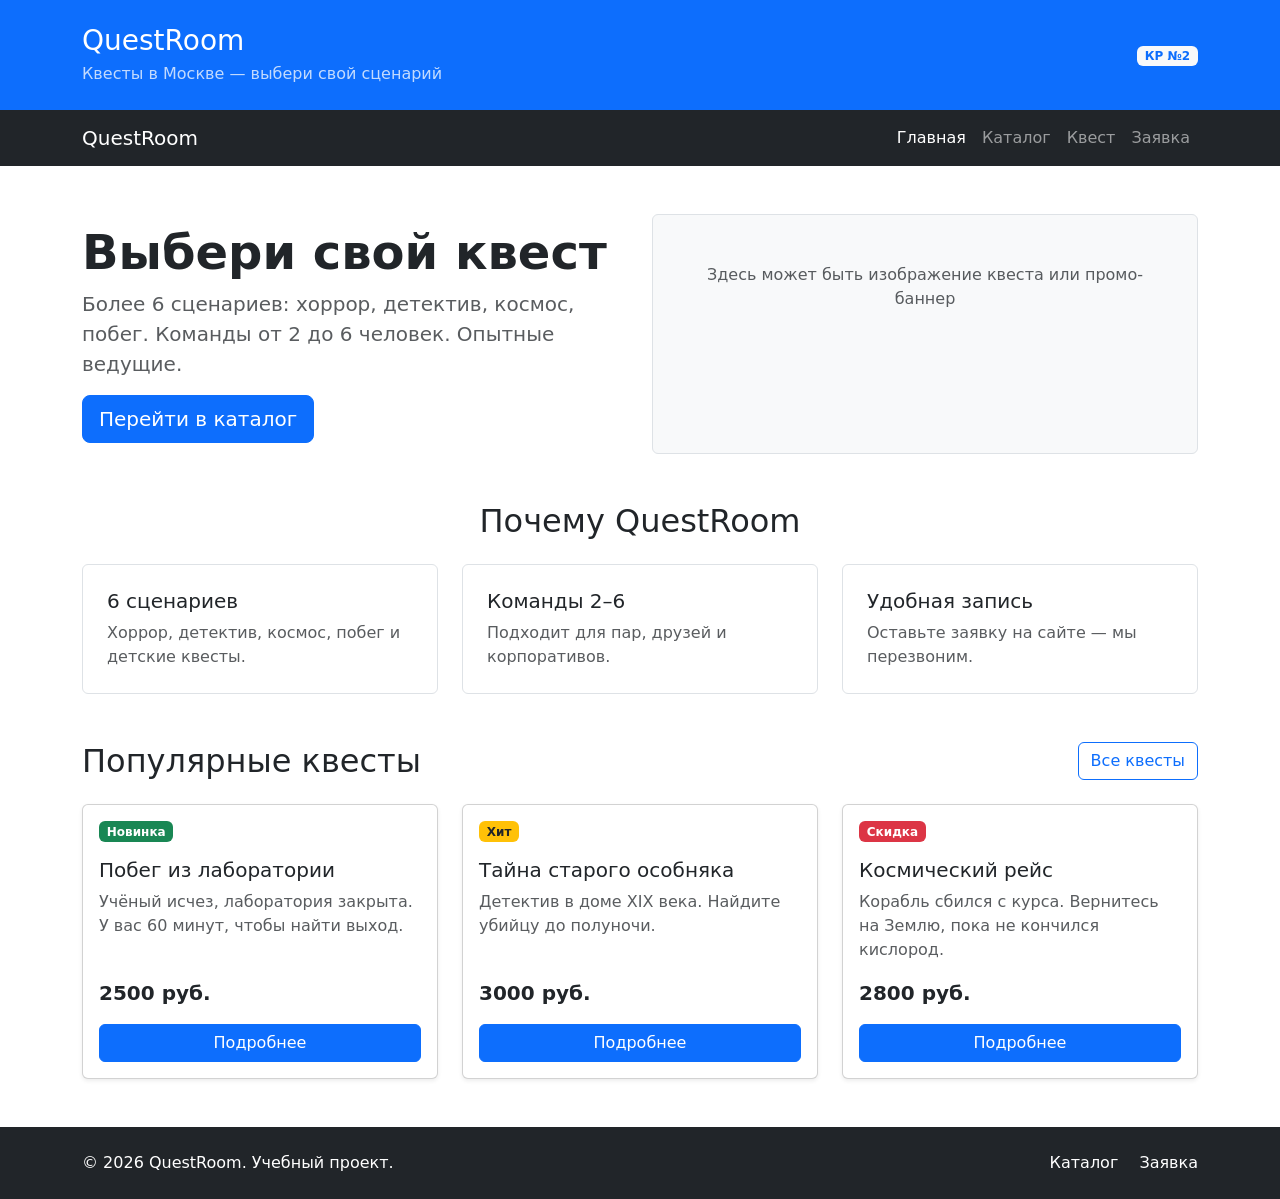
==== index.html @ 3572f1ab "feat: create Bootstrap grid homepage" ====
<!DOCTYPE html>
<html lang="ru">
<head>
  <meta charset="UTF-8">
  <meta name="viewport" content="width=device-width, initial-scale=1.0">
  <title>QuestRoom — квесты в Москве</title>
  <meta name="description" content="QuestRoom — учебный сайт квест-комнат. Выбери квест и запишись на прохождение.">

  <link href="https://cdn.jsdelivr.net/npm/bootstrap@5.3.3/dist/css/bootstrap.min.css" rel="stylesheet">
  <link rel="stylesheet" href="css/custom.css">
</head>
<body>

  <!-- Шапка -->
  <header class="bg-primary text-white py-4">
    <div class="container">
      <div class="row align-items-center">
        <div class="col-12 col-md-8">
          <h1 class="h3 mb-1">QuestRoom</h1>
          <p class="mb-0 opacity-75">Квесты в Москве — выбери свой сценарий</p>
        </div>
        <div class="col-12 col-md-4 text-md-end mt-3 mt-md-0">
          <span class="badge bg-light text-primary">КР №2</span>
        </div>
      </div>
    </div>
  </header>

  <!-- Навигация -->
  <nav class="navbar navbar-expand-lg navbar-dark bg-dark">
    <div class="container">
      <a class="navbar-brand" href="index.html">QuestRoom</a>
      <button class="navbar-toggler" type="button" data-bs-toggle="collapse" data-bs-target="#mainNavbar" aria-controls="mainNavbar" aria-expanded="false" aria-label="Переключить навигацию">
        <span class="navbar-toggler-icon"></span>
      </button>
      <div class="collapse navbar-collapse" id="mainNavbar">
        <ul class="navbar-nav ms-auto">
          <li class="nav-item"><a class="nav-link active" aria-current="page" href="index.html">Главная</a></li>
          <li class="nav-item"><a class="nav-link" href="catalog.html">Каталог</a></li>
          <li class="nav-item"><a class="nav-link" href="product.html">Квест</a></li>
          <li class="nav-item"><a class="nav-link" href="order.html">Заявка</a></li>
        </ul>
      </div>
    </div>
  </nav>

  <main>
    <!-- Hero -->
    <section class="container my-5">
      <div class="row align-items-center g-4">
        <div class="col-12 col-lg-6">
          <h2 class="display-5 fw-bold">Выбери свой квест</h2>
          <p class="lead text-muted">
            Более 6 сценариев: хоррор, детектив, космос, побег.
            Команды от 2 до 6 человек. Опытные ведущие.
          </p>
          <a class="btn btn-primary btn-lg" href="catalog.html">Перейти в каталог</a>
        </div>
        <div class="col-12 col-lg-6">
          <div class="placeholder-box p-5 bg-light border rounded text-center">
            <p class="mb-0 text-muted">Здесь может быть изображение квеста или промо-баннер</p>
          </div>
        </div>
      </div>
    </section>

    <!-- Преимущества -->
    <section class="container my-5">
      <h2 class="text-center mb-4">Почему QuestRoom</h2>
      <div class="row g-4">
        <div class="col-12 col-md-4">
          <div class="p-4 border rounded h-100 bg-white">
            <h3 class="h5">6 сценариев</h3>
            <p class="mb-0 text-muted">Хоррор, детектив, космос, побег и детские квесты.</p>
          </div>
        </div>
        <div class="col-12 col-md-4">
          <div class="p-4 border rounded h-100 bg-white">
            <h3 class="h5">Команды 2–6</h3>
            <p class="mb-0 text-muted">Подходит для пар, друзей и корпоративов.</p>
          </div>
        </div>
        <div class="col-12 col-md-4">
          <div class="p-4 border rounded h-100 bg-white">
            <h3 class="h5">Удобная запись</h3>
            <p class="mb-0 text-muted">Оставьте заявку на сайте — мы перезвоним.</p>
          </div>
        </div>
      </div>
    </section>

    <!-- Популярные квесты -->
    <section class="container my-5">
      <div class="d-flex justify-content-between align-items-center mb-4">
        <h2 class="mb-0">Популярные квесты</h2>
        <a class="btn btn-outline-primary" href="catalog.html">Все квесты</a>
      </div>
      <div class="row g-4">
        <div class="col-12 col-md-6 col-lg-4">
          <div class="card h-100 shadow-sm">
            <div class="card-body d-flex flex-column">
              <span class="badge bg-success mb-3 align-self-start">Новинка</span>
              <h3 class="h5 card-title">Побег из лаборатории</h3>
              <p class="card-text text-muted">Учёный исчез, лаборатория закрыта. У вас 60 минут, чтобы найти выход.</p>
              <p class="fw-bold fs-5 mt-auto">2500 руб.</p>
              <a class="btn btn-primary" href="product.html">Подробнее</a>
            </div>
          </div>
        </div>
        <div class="col-12 col-md-6 col-lg-4">
          <div class="card h-100 shadow-sm">
            <div class="card-body d-flex flex-column">
              <span class="badge bg-warning text-dark mb-3 align-self-start">Хит</span>
              <h3 class="h5 card-title">Тайна старого особняка</h3>
              <p class="card-text text-muted">Детектив в доме XIX века. Найдите убийцу до полуночи.</p>
              <p class="fw-bold fs-5 mt-auto">3000 руб.</p>
              <a class="btn btn-primary" href="product.html">Подробнее</a>
            </div>
          </div>
        </div>
        <div class="col-12 col-md-6 col-lg-4">
          <div class="card h-100 shadow-sm">
            <div class="card-body d-flex flex-column">
              <span class="badge bg-danger mb-3 align-self-start">Скидка</span>
              <h3 class="h5 card-title">Космический рейс</h3>
              <p class="card-text text-muted">Корабль сбился с курса. Вернитесь на Землю, пока не кончился кислород.</p>
              <p class="fw-bold fs-5 mt-auto">2800 руб.</p>
              <a class="btn btn-primary" href="product.html">Подробнее</a>
            </div>
          </div>
        </div>
      </div>
    </section>
  </main>

  <!-- Подвал -->
  <footer class="bg-dark text-white py-4 mt-5">
    <div class="container">
      <div class="row align-items-center g-3">
        <div class="col-12 col-md-6">
          <p class="mb-0">&copy; 2026 QuestRoom. Учебный проект.</p>
        </div>
        <div class="col-12 col-md-6 text-md-end">
          <a class="text-white text-decoration-none me-3" href="catalog.html">Каталог</a>
          <a class="text-white text-decoration-none" href="order.html">Заявка</a>
        </div>
      </div>
    </div>
  </footer>

  <script src="https://cdn.jsdelivr.net/npm/bootstrap@5.3.3/dist/js/bootstrap.bundle.min.js"></script>
</body>
</html>
---- css/custom.css ----
body {
  min-height: 100vh;
}

.placeholder-box {
  min-height: 240px;
}
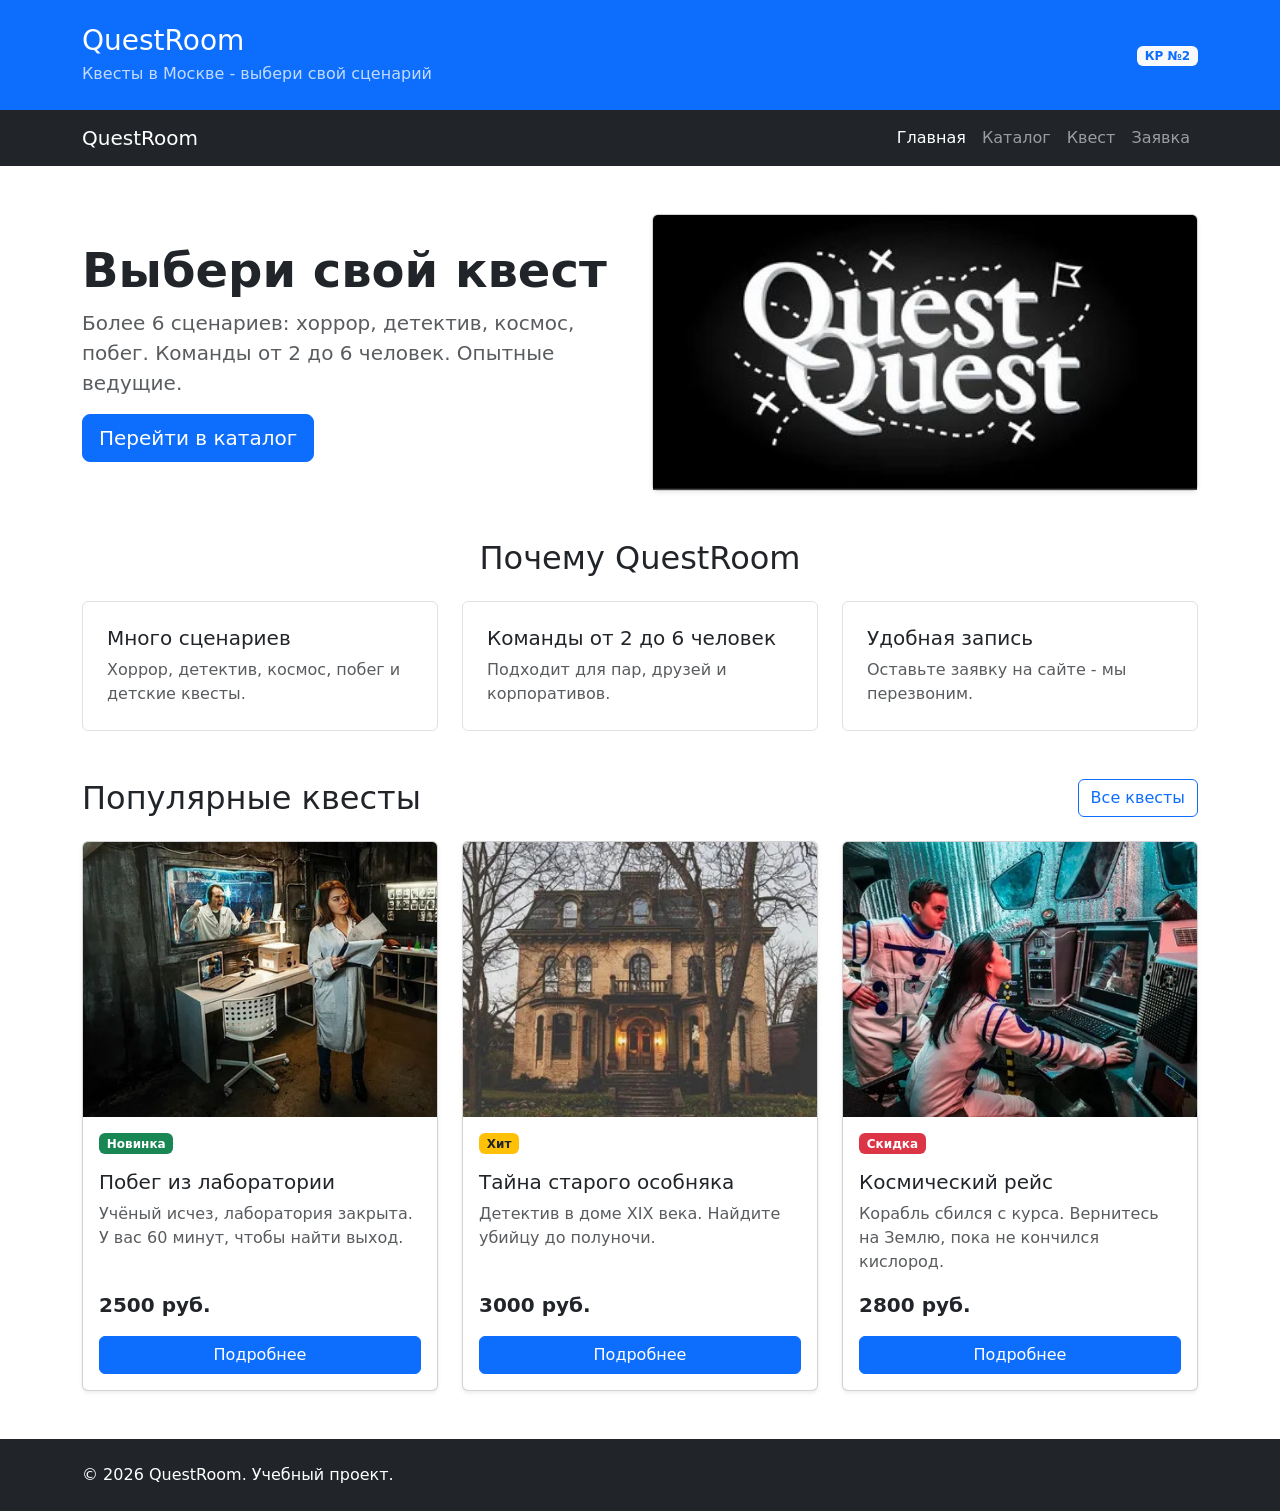
==== commit 95216af2: "website improvment" ====
--- a/index.html
+++ b/index.html
@@ -3,9 +3,8 @@
 <head>
   <meta charset="UTF-8">
   <meta name="viewport" content="width=device-width, initial-scale=1.0">
-  <title>QuestRoom — квесты в Москве</title>
-  <meta name="description" content="QuestRoom — учебный сайт квест-комнат. Выбери квест и запишись на прохождение.">
-
+  <title>QuestRoom - квесты в Москве</title>
+  <meta name="description" content="QuestRoom - учебный сайт квест-комнат. Выбери квест и запишись на прохождение.">
   <link href="https://cdn.jsdelivr.net/npm/bootstrap@5.3.3/dist/css/bootstrap.min.css" rel="stylesheet">
   <link rel="stylesheet" href="css/custom.css">
 </head>
@@ -17,7 +16,7 @@
       <div class="row align-items-center">
         <div class="col-12 col-md-8">
           <h1 class="h3 mb-1">QuestRoom</h1>
-          <p class="mb-0 opacity-75">Квесты в Москве — выбери свой сценарий</p>
+          <p class="mb-0 opacity-75">Квесты в Москве - выбери свой сценарий</p>
         </div>
         <div class="col-12 col-md-4 text-md-end mt-3 mt-md-0">
           <span class="badge bg-light text-primary">КР №2</span>
@@ -27,7 +26,7 @@
   </header>
 
   <!-- Навигация -->
-  <nav class="navbar navbar-expand-lg navbar-dark bg-dark">
+  <nav class="navbar navbar-expand-lg navbar-dark bg-dark sticky-top">
     <div class="container">
       <a class="navbar-brand" href="index.html">QuestRoom</a>
       <button class="navbar-toggler" type="button" data-bs-toggle="collapse" data-bs-target="#mainNavbar" aria-controls="mainNavbar" aria-expanded="false" aria-label="Переключить навигацию">
@@ -48,6 +47,7 @@
     <!-- Hero -->
     <section class="container my-5">
       <div class="row align-items-center g-4">
+
         <div class="col-12 col-lg-6">
           <h2 class="display-5 fw-bold">Выбери свой квест</h2>
           <p class="lead text-muted">
@@ -56,11 +56,13 @@
           </p>
           <a class="btn btn-primary btn-lg" href="catalog.html">Перейти в каталог</a>
         </div>
+
         <div class="col-12 col-lg-6">
-          <div class="placeholder-box p-5 bg-light border rounded text-center">
-            <p class="mb-0 text-muted">Здесь может быть изображение квеста или промо-баннер</p>
+          <div class="card h-100 shadow-sm">
+           <img src="images/quest.jpg" class="card-img-top" alt="Побег из лаборатории">
           </div>
         </div>
+
       </div>
     </section>
 
@@ -70,20 +72,20 @@
       <div class="row g-4">
         <div class="col-12 col-md-4">
           <div class="p-4 border rounded h-100 bg-white">
-            <h3 class="h5">6 сценариев</h3>
+            <h3 class="h5">Много сценариев</h3>
             <p class="mb-0 text-muted">Хоррор, детектив, космос, побег и детские квесты.</p>
           </div>
         </div>
         <div class="col-12 col-md-4">
           <div class="p-4 border rounded h-100 bg-white">
-            <h3 class="h5">Команды 2–6</h3>
+            <h3 class="h5">Команды от 2 до 6 человек</h3>
             <p class="mb-0 text-muted">Подходит для пар, друзей и корпоративов.</p>
           </div>
         </div>
         <div class="col-12 col-md-4">
           <div class="p-4 border rounded h-100 bg-white">
             <h3 class="h5">Удобная запись</h3>
-            <p class="mb-0 text-muted">Оставьте заявку на сайте — мы перезвоним.</p>
+            <p class="mb-0 text-muted">Оставьте заявку на сайте - мы перезвоним.</p>
           </div>
         </div>
       </div>
@@ -98,6 +100,7 @@
       <div class="row g-4">
         <div class="col-12 col-md-6 col-lg-4">
           <div class="card h-100 shadow-sm">
+            <img src="images/quest-lab.jpg" class="card-img-top" alt="Побег из лаборатории">
             <div class="card-body d-flex flex-column">
               <span class="badge bg-success mb-3 align-self-start">Новинка</span>
               <h3 class="h5 card-title">Побег из лаборатории</h3>
@@ -109,6 +112,7 @@
         </div>
         <div class="col-12 col-md-6 col-lg-4">
           <div class="card h-100 shadow-sm">
+            <img src="images/quest-mansion.jpg" class="card-img-top" alt="Тайна старого особняка">
             <div class="card-body d-flex flex-column">
               <span class="badge bg-warning text-dark mb-3 align-self-start">Хит</span>
               <h3 class="h5 card-title">Тайна старого особняка</h3>
@@ -120,6 +124,7 @@
         </div>
         <div class="col-12 col-md-6 col-lg-4">
           <div class="card h-100 shadow-sm">
+            <img src="images/quest-cosmo.jpg" class="card-img-top" alt="Космический рейс">
             <div class="card-body d-flex flex-column">
               <span class="badge bg-danger mb-3 align-self-start">Скидка</span>
               <h3 class="h5 card-title">Космический рейс</h3>
@@ -140,14 +145,19 @@
         <div class="col-12 col-md-6">
           <p class="mb-0">&copy; 2026 QuestRoom. Учебный проект.</p>
         </div>
-        <div class="col-12 col-md-6 text-md-end">
-          <a class="text-white text-decoration-none me-3" href="catalog.html">Каталог</a>
-          <a class="text-white text-decoration-none" href="order.html">Заявка</a>
-        </div>
       </div>
     </div>
   </footer>
+  
+  <button type="button" class="btn btn-primary rounded-circle position-fixed" 
+        id="backToTop" 
+        style="bottom: 24px; right: 24px; width: 48px; height: 48px; display: none; z-index: 1050;"
+        aria-label="Наверх">
+    ↑
+  </button>
 
   <script src="https://cdn.jsdelivr.net/npm/bootstrap@5.3.3/dist/js/bootstrap.bundle.min.js"></script>
+  <script src="js/custom.js"></script>
+
 </body>
 </html>
--- a/css/custom.css
+++ b/css/custom.css
@@ -4,4 +4,35 @@
 
 .placeholder-box {
   min-height: 240px;
+}
+
+.placeholder-image {
+  min-height: 320px;
+}
+
+.card-img-top {
+  height: 275px;
+  object-fit: cover;
+}
+
+.card {
+  transition: transform 0.2s, box-shadow 0.2s;
+}
+
+.card:hover {
+  transform: translateY(-4px);
+  box-shadow: 0 8px 24px rgba(0, 0, 0, 0.1);
+}
+
+.catalog-filters {
+  position: sticky;
+  top: 90px;
+  z-index: 10;
+}
+
+.quest-detail-image {
+  width: 100%;
+  height: 400px;
+  object-fit: cover;
+  object-position: center;
 }
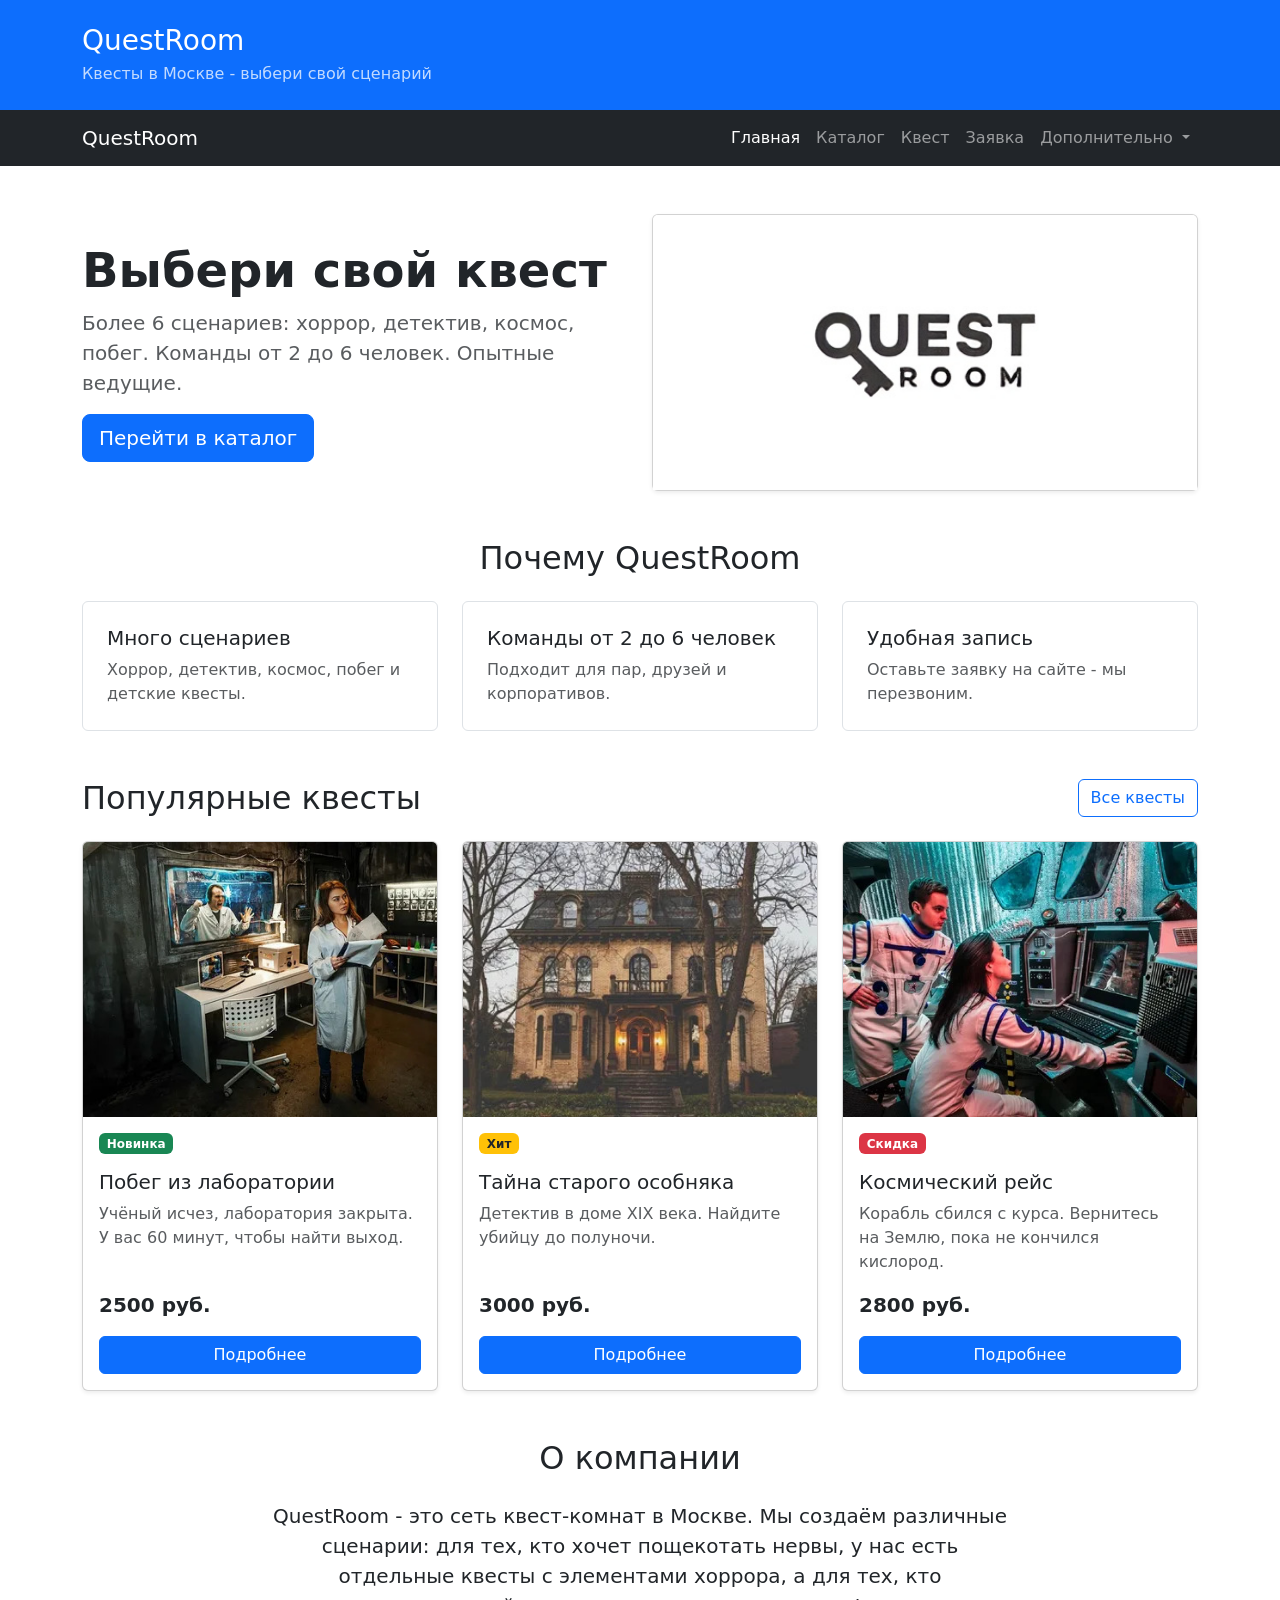
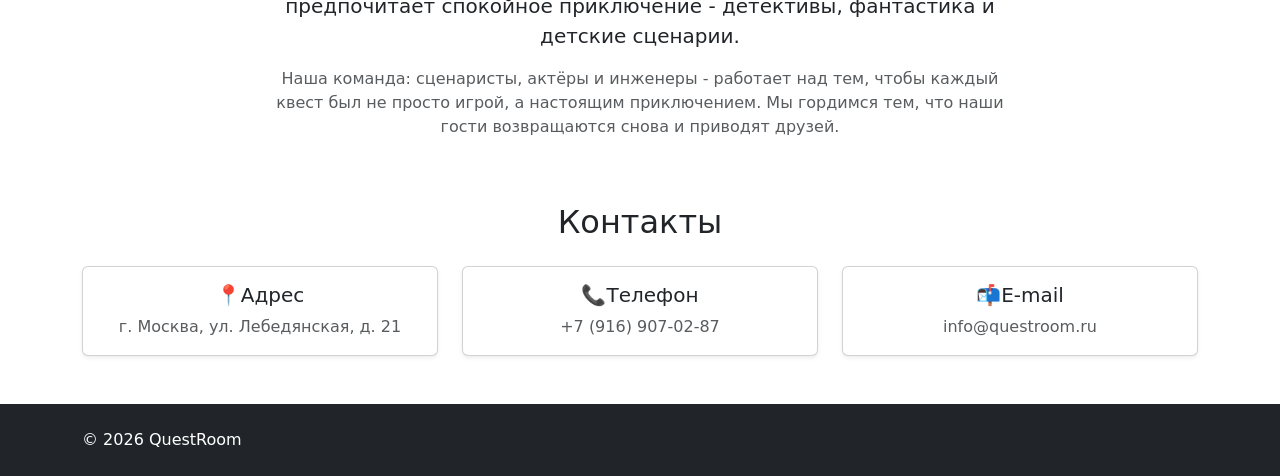
==== commit fd5cf8a4: "Website expansion" ====
--- a/index.html
+++ b/index.html
@@ -17,9 +17,6 @@
         <div class="col-12 col-md-8">
           <h1 class="h3 mb-1">QuestRoom</h1>
           <p class="mb-0 opacity-75">Квесты в Москве - выбери свой сценарий</p>
-        </div>
-        <div class="col-12 col-md-4 text-md-end mt-3 mt-md-0">
-          <span class="badge bg-light text-primary">КР №2</span>
         </div>
       </div>
     </div>
@@ -38,6 +35,16 @@
           <li class="nav-item"><a class="nav-link" href="catalog.html">Каталог</a></li>
           <li class="nav-item"><a class="nav-link" href="product.html">Квест</a></li>
           <li class="nav-item"><a class="nav-link" href="order.html">Заявка</a></li>
+
+          <li class="nav-item dropdown">
+            <a class="nav-link dropdown-toggle" href="#" role="button" data-bs-toggle="dropdown" aria-expanded="false">
+              Дополнительно
+            </a>
+            <ul class="dropdown-menu">
+              <li><a class="dropdown-item" href="index.html#about">О нас</a></li>
+              <li><a class="dropdown-item" href="index.html#contacts">Контакты</a></li>
+            </ul>
+          </li>
         </ul>
       </div>
     </div>
@@ -59,7 +66,7 @@
 
         <div class="col-12 col-lg-6">
           <div class="card h-100 shadow-sm">
-           <img src="images/quest.jpg" class="card-img-top" alt="Побег из лаборатории">
+           <img src="images/quest-logo.jpg" class="card-img-top" alt="Побег из лаборатории">
           </div>
         </div>
 
@@ -136,6 +143,54 @@
         </div>
       </div>
     </section>
+
+    <!-- О компании -->
+    <section class="container my-5" id="about">
+      <h2 class="text-center mb-4">О компании</h2>
+      <div class="row g-4 justify-content-center">
+        <div class="col-12 col-lg-8 text-center">
+          <p class="lead">
+            QuestRoom - это сеть квест-комнат в Москве. Мы создаём различные сценарии: для тех, кто хочет пощекотать нервы, у нас есть отдельные квесты с элементами хоррора, а для тех, кто предпочитает спокойное приключение - детективы, фантастика и детские сценарии.
+          </p>
+          <p class="text-muted">
+            Наша команда: сценаристы, актёры и инженеры - работает над тем,
+            чтобы каждый квест был не просто игрой, а настоящим приключением.
+            Мы гордимся тем, что наши гости возвращаются снова и приводят друзей.
+          </p>
+        </div>
+      </div>
+    </section>
+
+    <!-- Контакты -->
+    <section class="container my-5" id="contacts">
+      <h2 class="text-center mb-4">Контакты</h2>
+      <div class="row g-4">
+        <div class="col-12 col-md-4">
+          <div class="card h-100 shadow-sm">
+            <div class="card-body text-center">
+              <h3 class="h5">📍Адрес</h3>
+              <p class="mb-0 text-muted">г. Москва, ул. Лебедянская, д. 21</p>
+            </div>
+          </div>
+        </div>
+        <div class="col-12 col-md-4">
+          <div class="card h-100 shadow-sm">
+            <div class="card-body text-center">
+              <h3 class="h5">📞Телефон</h3>
+              <p class="mb-0 text-muted">+7 (916) 907-02-87</p>
+            </div>
+          </div>
+        </div>
+        <div class="col-12 col-md-4">
+          <div class="card h-100 shadow-sm">
+            <div class="card-body text-center">
+              <h3 class="h5"> 📬E-mail</h3>
+              <p class="mb-0 text-muted">info@questroom.ru</p>
+            </div>
+          </div>
+        </div>
+      </div>
+    </section>
   </main>
 
   <!-- Подвал -->
@@ -143,7 +198,7 @@
     <div class="container">
       <div class="row align-items-center g-3">
         <div class="col-12 col-md-6">
-          <p class="mb-0">&copy; 2026 QuestRoom. Учебный проект.</p>
+          <p class="mb-0">&copy; 2026 QuestRoom</p>
         </div>
       </div>
     </div>
@@ -153,7 +208,7 @@
         id="backToTop" 
         style="bottom: 24px; right: 24px; width: 48px; height: 48px; display: none; z-index: 1050;"
         aria-label="Наверх">
-    ↑
+    🧩
   </button>
 
   <script src="https://cdn.jsdelivr.net/npm/bootstrap@5.3.3/dist/js/bootstrap.bundle.min.js"></script>
--- a/css/custom.css
+++ b/css/custom.css
@@ -35,4 +35,14 @@
   height: 400px;
   object-fit: cover;
   object-position: center;
+}
+
+#backToTop {
+  background-color: #6f42c1 !important;
+  border-color: #6f42c1 !important;
+}
+
+#backToTop:hover {
+  background-color: #5a35a0 !important;
+  border-color: #5a35a0 !important;
 }
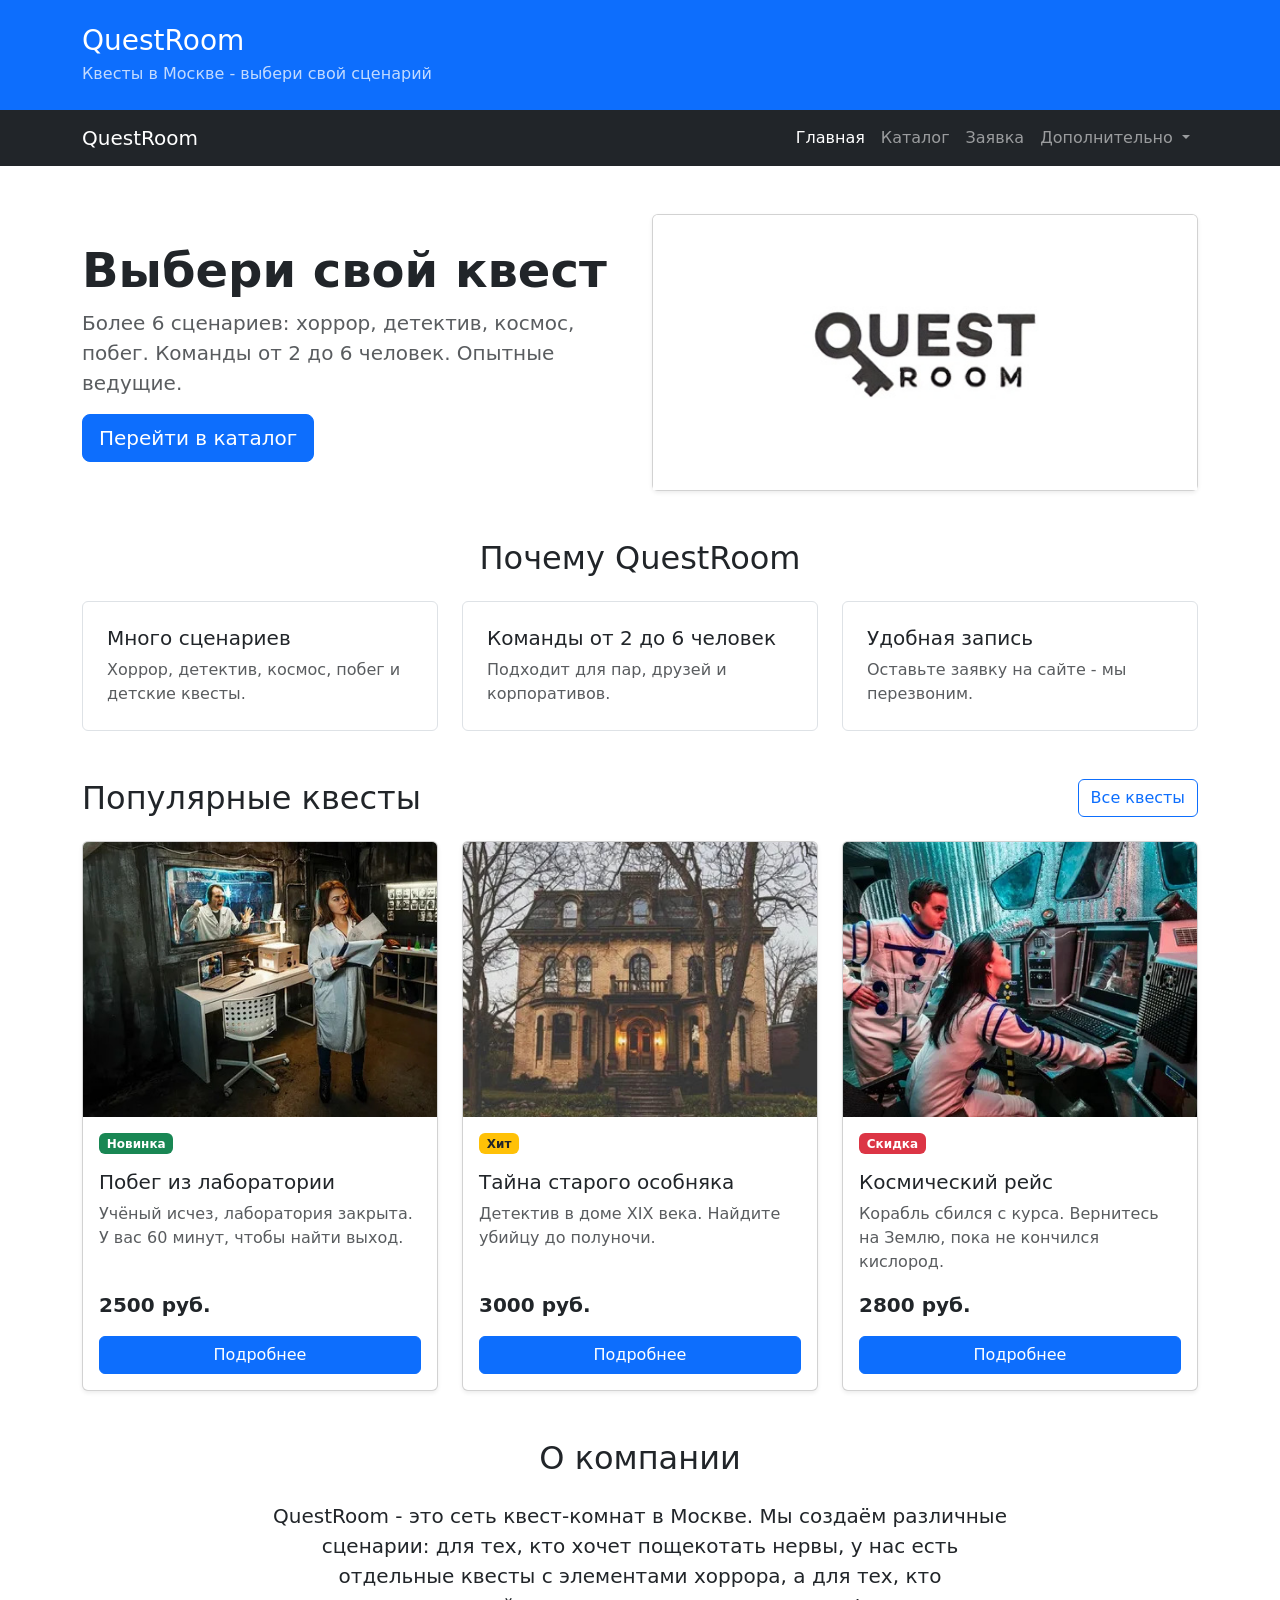
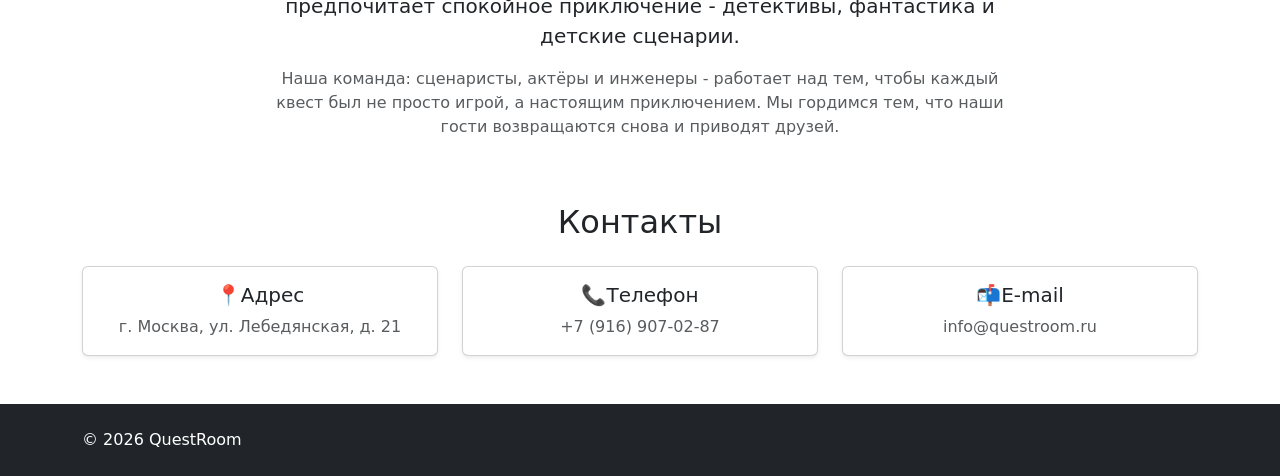
==== commit 6d03ff2f: "Переделан navbar" ====
--- a/index.html
+++ b/index.html
@@ -33,9 +33,7 @@
         <ul class="navbar-nav ms-auto">
           <li class="nav-item"><a class="nav-link active" aria-current="page" href="index.html">Главная</a></li>
           <li class="nav-item"><a class="nav-link" href="catalog.html">Каталог</a></li>
-          <li class="nav-item"><a class="nav-link" href="product.html">Квест</a></li>
           <li class="nav-item"><a class="nav-link" href="order.html">Заявка</a></li>
-
           <li class="nav-item dropdown">
             <a class="nav-link dropdown-toggle" href="#" role="button" data-bs-toggle="dropdown" aria-expanded="false">
               Дополнительно
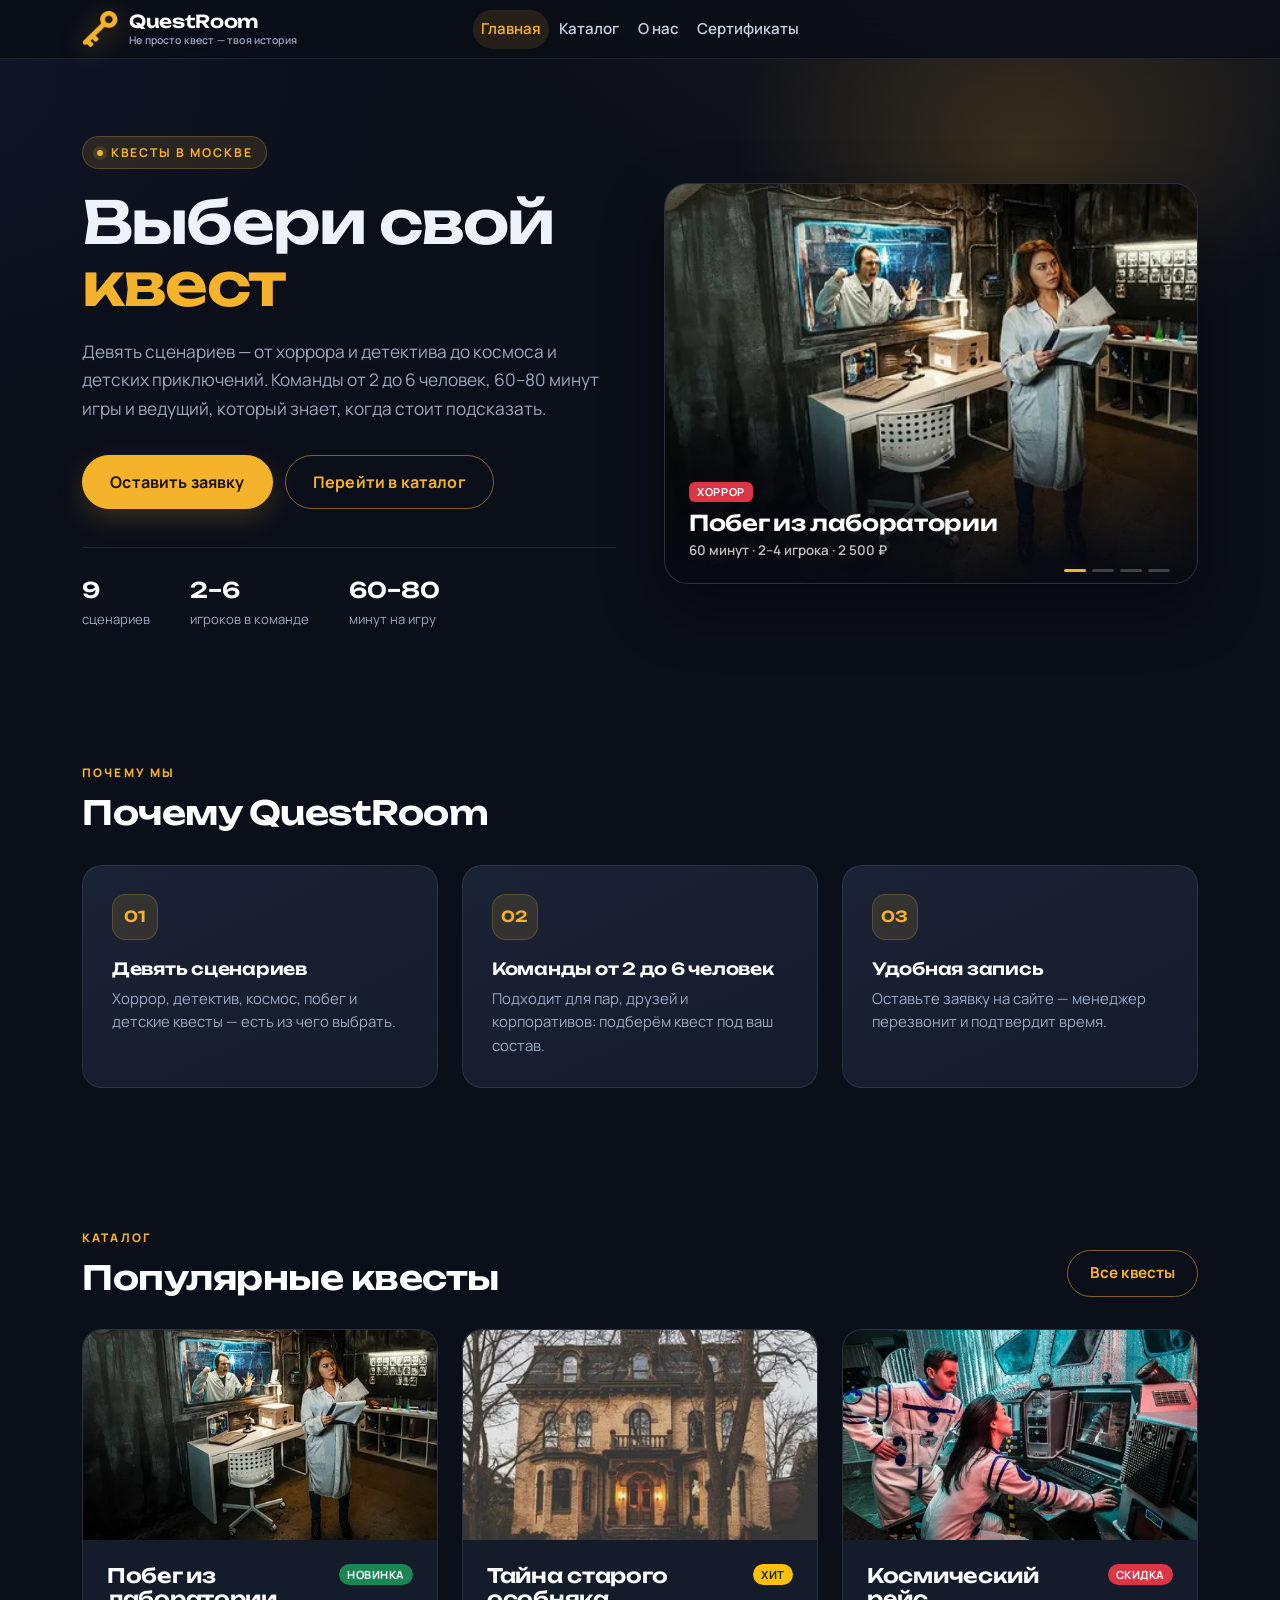
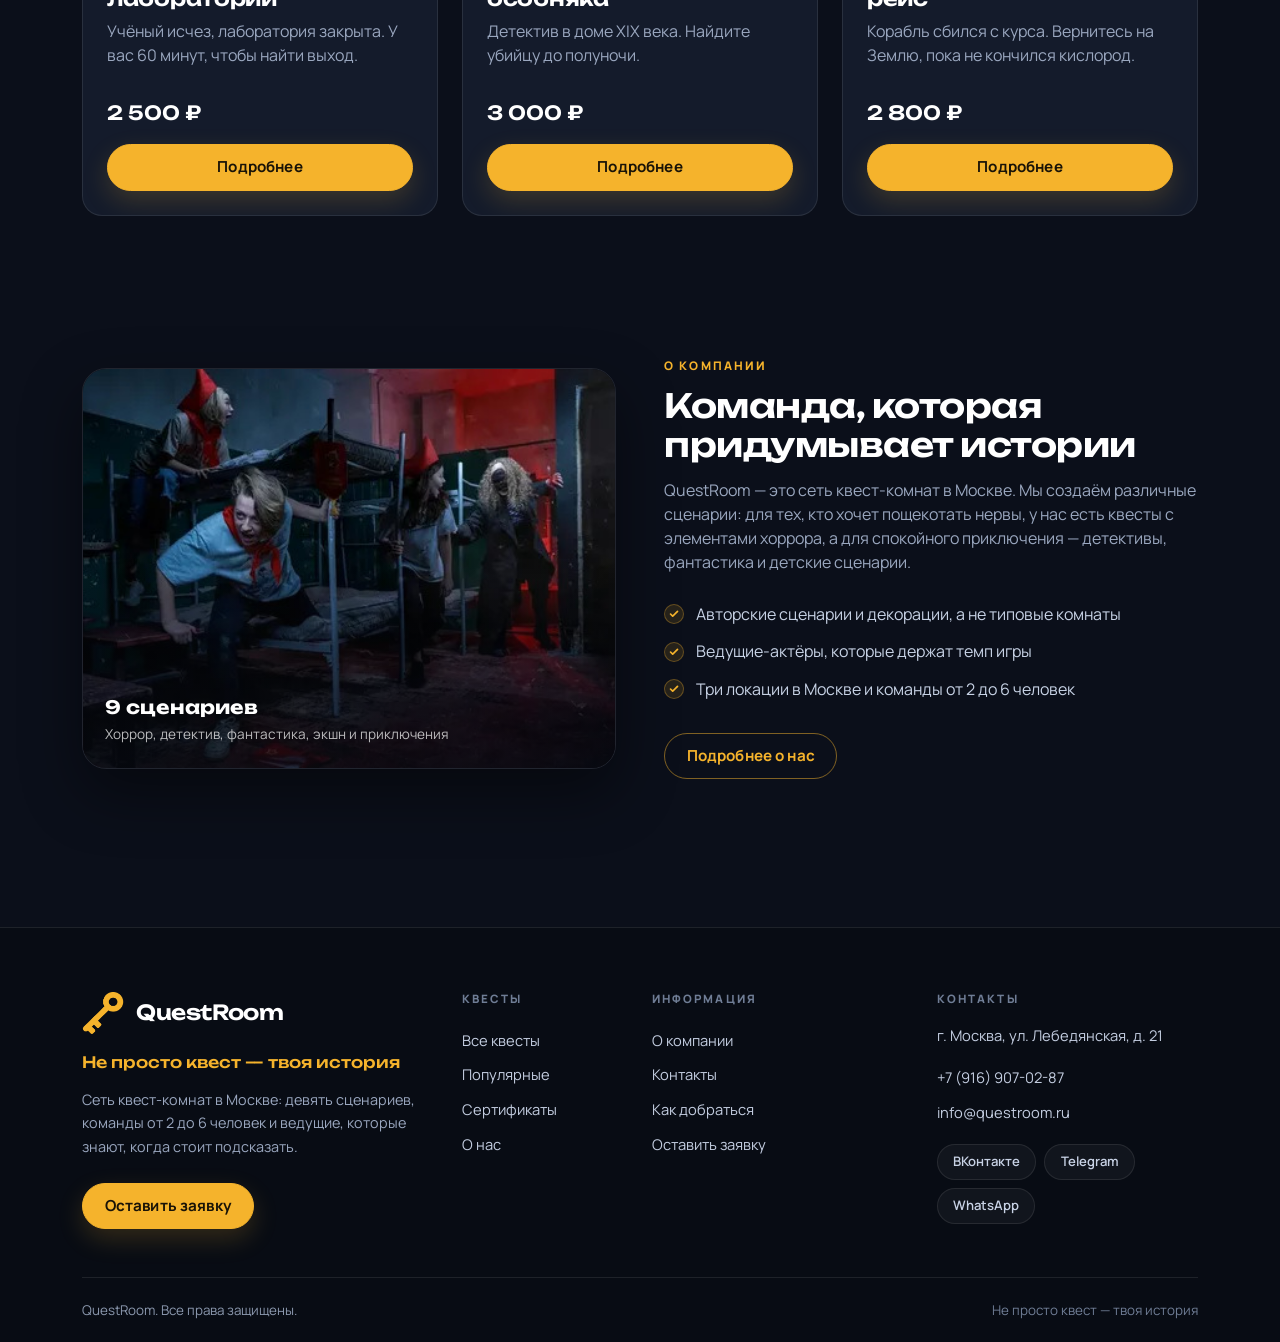
==== commit 9e96d406: "Improve website" ====
--- a/index.html
+++ b/index.html
@@ -1,216 +1,352 @@
 <!DOCTYPE html>
-<html lang="ru">
+<html lang="ru" data-bs-theme="dark">
 <head>
   <meta charset="UTF-8">
   <meta name="viewport" content="width=device-width, initial-scale=1.0">
-  <title>QuestRoom - квесты в Москве</title>
-  <meta name="description" content="QuestRoom - учебный сайт квест-комнат. Выбери квест и запишись на прохождение.">
-  <link href="https://cdn.jsdelivr.net/npm/bootstrap@5.3.3/dist/css/bootstrap.min.css" rel="stylesheet">
+  <title>QuestRoom — квесты в Москве</title>
+  <meta name="description" content="QuestRoom — сеть квест-комнат в Москве. Девять сценариев: хоррор, детективы, фантастика и приключения. Оставьте заявку онлайн.">
+  <link rel="preconnect" href="https://fonts.googleapis.com">
+  <link rel="preconnect" href="https://fonts.gstatic.com" crossorigin>
+  <link href="https://fonts.googleapis.com/css2?family=Manrope:wght@400;500;600;700;800&family=Unbounded:wght@500;600;700&display=swap" rel="stylesheet">
+  <link href="vendor/bootstrap/css/bootstrap.min.css" rel="stylesheet">
   <link rel="stylesheet" href="css/custom.css">
 </head>
 <body>
 
   <!-- Шапка -->
-  <header class="bg-primary text-white py-4">
+  <header class="site-header">
+    <nav class="navbar navbar-expand-lg site-nav" aria-label="Основная навигация">
+      <div class="container navbar-container">
+
+        <a class="navbar-brand" href="index.html">
+          <img src="images/quest-logo-gold.png" class="brand-logo" alt="" width="36" height="36">
+          <span class="brand-text">
+            <span class="brand-name">QuestRoom</span>
+            <span class="brand-tagline">Не просто квест — твоя история</span>
+          </span>
+        </a>
+
+        <button class="navbar-toggler" type="button" data-bs-toggle="collapse" data-bs-target="#mainNavbar" aria-controls="mainNavbar" aria-expanded="false" aria-label="Переключить навигацию">
+          <span class="navbar-toggler-icon"></span>
+        </button>
+
+        <div class="collapse navbar-collapse" id="mainNavbar">
+          <ul class="navbar-nav">
+            <li class="nav-item"><a class="nav-link active" aria-current="page" href="index.html">Главная</a></li>
+            <li class="nav-item"><a class="nav-link" href="catalog.html">Каталог</a></li>
+            <li class="nav-item"><a class="nav-link" href="about.html">О нас</a></li>
+            <li class="nav-item"><a class="nav-link" href="certificates.html">Сертификаты</a></li>
+          </ul>
+        </div>
+
+      </div>
+    </nav>
+  </header>
+
+  <main>
+
+    <!-- Hero -->
+    <section class="hero">
+      <div class="container">
+        <div class="row align-items-center g-4 g-lg-5">
+
+          <div class="col-12 col-lg-6">
+            <span class="hero-eyebrow">Квесты в Москве</span>
+            <h1 class="display-title">Выбери свой <span class="accent">квест</span></h1>
+            <p class="hero-subtitle">
+              Девять сценариев — от хоррора и детектива до космоса и детских приключений.
+              Команды от 2 до 6 человек, 60–80 минут игры и ведущий, который знает,
+              когда стоит подсказать.
+            </p>
+
+            <div class="hero-actions">
+              <a class="btn btn-primary btn-lg" href="order.html">Оставить заявку</a>
+              <a class="btn btn-outline-primary btn-lg" href="catalog.html">Перейти в каталог</a>
+            </div>
+
+            <div class="hero-stats">
+              <div>
+                <strong>9</strong>
+                <span>сценариев</span>
+              </div>
+              <div>
+                <strong>2–6</strong>
+                <span>игроков в команде</span>
+              </div>
+              <div>
+                <strong>60–80</strong>
+                <span>минут на игру</span>
+              </div>
+            </div>
+          </div>
+
+          <div class="col-12 col-lg-6">
+            <div id="heroCarousel" class="carousel slide hero-carousel" data-bs-ride="carousel" data-bs-interval="4000" data-bs-pause="false">
+
+              <div class="carousel-indicators">
+                <button type="button" data-bs-target="#heroCarousel" data-bs-slide-to="0" class="active" aria-current="true" aria-label="Квест «Побег из лаборатории»"></button>
+                <button type="button" data-bs-target="#heroCarousel" data-bs-slide-to="1" aria-label="Квест «Тайна старого особняка»"></button>
+                <button type="button" data-bs-target="#heroCarousel" data-bs-slide-to="2" aria-label="Квест «Космический рейс»"></button>
+                <button type="button" data-bs-target="#heroCarousel" data-bs-slide-to="3" aria-label="Квест «Проклятие фараона»"></button>
+              </div>
+
+              <div class="carousel-inner">
+                <div class="carousel-item active">
+                  <img src="images/quest-lab.jpg" class="d-block w-100" alt="Квест «Побег из лаборатории»">
+                  <div class="carousel-caption">
+                    <span class="badge bg-danger">Хоррор</span>
+                    <h2>Побег из лаборатории</h2>
+                    <p>60 минут · 2–4 игрока · 2 500 ₽</p>
+                  </div>
+                </div>
+                <div class="carousel-item">
+                  <img src="images/quest-mansion.jpg" class="d-block w-100" alt="Квест «Тайна старого особняка»">
+                  <div class="carousel-caption">
+                    <span class="badge bg-warning text-dark">Детектив</span>
+                    <h2>Тайна старого особняка</h2>
+                    <p>70 минут · 4–6 игроков · 3 000 ₽</p>
+                  </div>
+                </div>
+                <div class="carousel-item">
+                  <img src="images/quest-cosmo.jpg" class="d-block w-100" alt="Квест «Космический рейс»">
+                  <div class="carousel-caption">
+                    <span class="badge bg-info text-dark">Фантастика</span>
+                    <h2>Космический рейс</h2>
+                    <p>60 минут · 2–5 игроков · 2 800 ₽</p>
+                  </div>
+                </div>
+                <div class="carousel-item">
+                  <img src="images/quest-pharaoh.jpg" class="d-block w-100" alt="Квест «Проклятие фараона»">
+                  <div class="carousel-caption">
+                    <span class="badge bg-primary text-dark">Мистика</span>
+                    <h2>Проклятие фараона</h2>
+                    <p>75 минут · 4–6 игроков · 3 400 ₽</p>
+                  </div>
+                </div>
+              </div>
+
+              <button class="carousel-control-prev" type="button" data-bs-target="#heroCarousel" data-bs-slide="prev">
+                <span class="carousel-control-prev-icon" aria-hidden="true"></span>
+                <span class="visually-hidden">Предыдущий слайд</span>
+              </button>
+              <button class="carousel-control-next" type="button" data-bs-target="#heroCarousel" data-bs-slide="next">
+                <span class="carousel-control-next-icon" aria-hidden="true"></span>
+                <span class="visually-hidden">Следующий слайд</span>
+              </button>
+
+            </div>
+          </div>
+
+        </div>
+      </div>
+    </section>
+
+    <!-- Преимущества -->
+    <section class="section">
+      <div class="container">
+        <div class="section-head">
+          <div>
+            <span class="section-kicker">Почему мы</span>
+            <h2 class="section-title">Почему QuestRoom</h2>
+          </div>
+        </div>
+
+        <div class="row g-4">
+          <div class="col-12 col-md-4 d-flex">
+            <div class="feature-card">
+              <span class="feature-number">01</span>
+              <h3>Девять сценариев</h3>
+              <p>Хоррор, детектив, космос, побег и детские квесты — есть из чего выбрать.</p>
+            </div>
+          </div>
+          <div class="col-12 col-md-4 d-flex">
+            <div class="feature-card">
+              <span class="feature-number">02</span>
+              <h3>Команды от 2 до 6 человек</h3>
+              <p>Подходит для пар, друзей и корпоративов: подберём квест под ваш состав.</p>
+            </div>
+          </div>
+          <div class="col-12 col-md-4 d-flex">
+            <div class="feature-card">
+              <span class="feature-number">03</span>
+              <h3>Удобная запись</h3>
+              <p>Оставьте заявку на сайте — менеджер перезвонит и подтвердит время.</p>
+            </div>
+          </div>
+        </div>
+      </div>
+    </section>
+
+    <!-- Популярные квесты -->
+    <section class="section" id="popular">
+      <div class="container">
+        <div class="section-head">
+          <div>
+            <span class="section-kicker">Каталог</span>
+            <h2 class="section-title">Популярные квесты</h2>
+          </div>
+          <a class="btn btn-outline-primary" href="catalog.html">Все квесты</a>
+        </div>
+
+        <div class="row g-4">
+          <div class="col-12 col-md-6 col-lg-4 d-flex">
+            <div class="card quest-card h-100">
+              <div class="card-img-wrap">
+                <img src="images/quest-lab.jpg" class="card-img-top" alt="Квест «Побег из лаборатории»">
+              </div>
+              <div class="card-body d-flex flex-column">
+                <div class="d-flex justify-content-between align-items-start gap-3 mb-2">
+                  <h3 class="h5 card-title mb-0">Побег из лаборатории</h3>
+                  <span class="badge bg-success">Новинка</span>
+                </div>
+                <p class="card-text text-muted">Учёный исчез, лаборатория закрыта. У вас 60 минут, чтобы найти выход.</p>
+                <span class="price mt-auto pt-3">2 500 ₽</span>
+                <a class="btn btn-primary w-100 mt-3" href="product.html?id=lab">Подробнее</a>
+              </div>
+            </div>
+          </div>
+
+          <div class="col-12 col-md-6 col-lg-4 d-flex">
+            <div class="card quest-card h-100">
+              <div class="card-img-wrap">
+                <img src="images/quest-mansion.jpg" class="card-img-top" alt="Квест «Тайна старого особняка»">
+              </div>
+              <div class="card-body d-flex flex-column">
+                <div class="d-flex justify-content-between align-items-start gap-3 mb-2">
+                  <h3 class="h5 card-title mb-0">Тайна старого особняка</h3>
+                  <span class="badge bg-warning text-dark">Хит</span>
+                </div>
+                <p class="card-text text-muted">Детектив в доме XIX века. Найдите убийцу до полуночи.</p>
+                <span class="price mt-auto pt-3">3 000 ₽</span>
+                <a class="btn btn-primary w-100 mt-3" href="product.html?id=mansion">Подробнее</a>
+              </div>
+            </div>
+          </div>
+
+          <div class="col-12 col-md-6 col-lg-4 d-flex">
+            <div class="card quest-card h-100">
+              <div class="card-img-wrap">
+                <img src="images/quest-cosmo.jpg" class="card-img-top" alt="Квест «Космический рейс»">
+              </div>
+              <div class="card-body d-flex flex-column">
+                <div class="d-flex justify-content-between align-items-start gap-3 mb-2">
+                  <h3 class="h5 card-title mb-0">Космический рейс</h3>
+                  <span class="badge bg-danger">Скидка</span>
+                </div>
+                <p class="card-text text-muted">Корабль сбился с курса. Вернитесь на Землю, пока не кончился кислород.</p>
+                <span class="price mt-auto pt-3">2 800 ₽</span>
+                <a class="btn btn-primary w-100 mt-3" href="product.html?id=cosmo">Подробнее</a>
+              </div>
+            </div>
+          </div>
+        </div>
+      </div>
+    </section>
+
+    <!-- О компании -->
+    <section class="section" id="about">
+      <div class="container">
+        <div class="row align-items-center g-4 g-lg-5">
+
+          <div class="col-12 col-lg-6">
+            <div class="about-media">
+              <img src="images/quest-camp.jpg" alt="Квест-комната «Заброшенный лагерь»">
+              <div class="about-media-caption">
+                <strong>9 сценариев</strong>
+                <span>Хоррор, детектив, фантастика, экшн и приключения</span>
+              </div>
+            </div>
+          </div>
+
+          <div class="col-12 col-lg-6">
+            <span class="section-kicker">О компании</span>
+            <h2 class="section-title">Команда, которая придумывает истории</h2>
+            <p class="section-lead">
+              QuestRoom — это сеть квест-комнат в Москве. Мы создаём различные сценарии:
+              для тех, кто хочет пощекотать нервы, у нас есть квесты с элементами хоррора,
+              а для спокойного приключения — детективы, фантастика и детские сценарии.
+            </p>
+            <ul class="check-list">
+              <li>Авторские сценарии и декорации, а не типовые комнаты</li>
+              <li>Ведущие-актёры, которые держат темп игры</li>
+              <li>Три локации в Москве и команды от 2 до 6 человек</li>
+            </ul>
+            <a class="btn btn-outline-primary" href="about.html">Подробнее о нас</a>
+          </div>
+
+        </div>
+      </div>
+    </section>
+
+  </main>
+
+  <!-- Подвал -->
+  <footer class="site-footer">
     <div class="container">
-      <div class="row align-items-center">
-        <div class="col-12 col-md-8">
-          <h1 class="h3 mb-1">QuestRoom</h1>
-          <p class="mb-0 opacity-75">Квесты в Москве - выбери свой сценарий</p>
-        </div>
-      </div>
-    </div>
-  </header>
-
-  <!-- Навигация -->
-  <nav class="navbar navbar-expand-lg navbar-dark bg-dark sticky-top">
-    <div class="container">
-      <a class="navbar-brand" href="index.html">QuestRoom</a>
-      <button class="navbar-toggler" type="button" data-bs-toggle="collapse" data-bs-target="#mainNavbar" aria-controls="mainNavbar" aria-expanded="false" aria-label="Переключить навигацию">
-        <span class="navbar-toggler-icon"></span>
-      </button>
-      <div class="collapse navbar-collapse" id="mainNavbar">
-        <ul class="navbar-nav ms-auto">
-          <li class="nav-item"><a class="nav-link active" aria-current="page" href="index.html">Главная</a></li>
-          <li class="nav-item"><a class="nav-link" href="catalog.html">Каталог</a></li>
-          <li class="nav-item"><a class="nav-link" href="order.html">Заявка</a></li>
-          <li class="nav-item dropdown">
-            <a class="nav-link dropdown-toggle" href="#" role="button" data-bs-toggle="dropdown" aria-expanded="false">
-              Дополнительно
-            </a>
-            <ul class="dropdown-menu">
-              <li><a class="dropdown-item" href="index.html#about">О нас</a></li>
-              <li><a class="dropdown-item" href="index.html#contacts">Контакты</a></li>
-            </ul>
-          </li>
-        </ul>
-      </div>
-    </div>
-  </nav>
-
-  <main>
-    <!-- Hero -->
-    <section class="container my-5">
-      <div class="row align-items-center g-4">
-
-        <div class="col-12 col-lg-6">
-          <h2 class="display-5 fw-bold">Выбери свой квест</h2>
-          <p class="lead text-muted">
-            Более 6 сценариев: хоррор, детектив, космос, побег.
-            Команды от 2 до 6 человек. Опытные ведущие.
+      <div class="row g-4 g-lg-4">
+
+        <div class="col-12 col-lg-4">
+          <a class="footer-brand" href="index.html">
+            <img src="images/quest-logo-gold.png" alt="" width="42" height="42">
+            <span class="brand-name">QuestRoom</span>
+          </a>
+          <p class="footer-slogan">Не просто квест — твоя история</p>
+          <p class="footer-text">
+            Сеть квест-комнат в Москве: девять сценариев, команды от 2 до 6 человек
+            и ведущие, которые знают, когда стоит подсказать.
           </p>
-          <a class="btn btn-primary btn-lg" href="catalog.html">Перейти в каталог</a>
-        </div>
-
-        <div class="col-12 col-lg-6">
-          <div class="card h-100 shadow-sm">
-           <img src="images/quest-logo.jpg" class="card-img-top" alt="Побег из лаборатории">
-          </div>
-        </div>
-
-      </div>
-    </section>
-
-    <!-- Преимущества -->
-    <section class="container my-5">
-      <h2 class="text-center mb-4">Почему QuestRoom</h2>
-      <div class="row g-4">
-        <div class="col-12 col-md-4">
-          <div class="p-4 border rounded h-100 bg-white">
-            <h3 class="h5">Много сценариев</h3>
-            <p class="mb-0 text-muted">Хоррор, детектив, космос, побег и детские квесты.</p>
-          </div>
-        </div>
-        <div class="col-12 col-md-4">
-          <div class="p-4 border rounded h-100 bg-white">
-            <h3 class="h5">Команды от 2 до 6 человек</h3>
-            <p class="mb-0 text-muted">Подходит для пар, друзей и корпоративов.</p>
-          </div>
-        </div>
-        <div class="col-12 col-md-4">
-          <div class="p-4 border rounded h-100 bg-white">
-            <h3 class="h5">Удобная запись</h3>
-            <p class="mb-0 text-muted">Оставьте заявку на сайте - мы перезвоним.</p>
-          </div>
-        </div>
-      </div>
-    </section>
-
-    <!-- Популярные квесты -->
-    <section class="container my-5">
-      <div class="d-flex justify-content-between align-items-center mb-4">
-        <h2 class="mb-0">Популярные квесты</h2>
-        <a class="btn btn-outline-primary" href="catalog.html">Все квесты</a>
-      </div>
-      <div class="row g-4">
-        <div class="col-12 col-md-6 col-lg-4">
-          <div class="card h-100 shadow-sm">
-            <img src="images/quest-lab.jpg" class="card-img-top" alt="Побег из лаборатории">
-            <div class="card-body d-flex flex-column">
-              <span class="badge bg-success mb-3 align-self-start">Новинка</span>
-              <h3 class="h5 card-title">Побег из лаборатории</h3>
-              <p class="card-text text-muted">Учёный исчез, лаборатория закрыта. У вас 60 минут, чтобы найти выход.</p>
-              <p class="fw-bold fs-5 mt-auto">2500 руб.</p>
-              <a class="btn btn-primary" href="product.html">Подробнее</a>
-            </div>
-          </div>
-        </div>
-        <div class="col-12 col-md-6 col-lg-4">
-          <div class="card h-100 shadow-sm">
-            <img src="images/quest-mansion.jpg" class="card-img-top" alt="Тайна старого особняка">
-            <div class="card-body d-flex flex-column">
-              <span class="badge bg-warning text-dark mb-3 align-self-start">Хит</span>
-              <h3 class="h5 card-title">Тайна старого особняка</h3>
-              <p class="card-text text-muted">Детектив в доме XIX века. Найдите убийцу до полуночи.</p>
-              <p class="fw-bold fs-5 mt-auto">3000 руб.</p>
-              <a class="btn btn-primary" href="product.html">Подробнее</a>
-            </div>
-          </div>
-        </div>
-        <div class="col-12 col-md-6 col-lg-4">
-          <div class="card h-100 shadow-sm">
-            <img src="images/quest-cosmo.jpg" class="card-img-top" alt="Космический рейс">
-            <div class="card-body d-flex flex-column">
-              <span class="badge bg-danger mb-3 align-self-start">Скидка</span>
-              <h3 class="h5 card-title">Космический рейс</h3>
-              <p class="card-text text-muted">Корабль сбился с курса. Вернитесь на Землю, пока не кончился кислород.</p>
-              <p class="fw-bold fs-5 mt-auto">2800 руб.</p>
-              <a class="btn btn-primary" href="product.html">Подробнее</a>
-            </div>
-          </div>
-        </div>
-      </div>
-    </section>
-
-    <!-- О компании -->
-    <section class="container my-5" id="about">
-      <h2 class="text-center mb-4">О компании</h2>
-      <div class="row g-4 justify-content-center">
-        <div class="col-12 col-lg-8 text-center">
-          <p class="lead">
-            QuestRoom - это сеть квест-комнат в Москве. Мы создаём различные сценарии: для тех, кто хочет пощекотать нервы, у нас есть отдельные квесты с элементами хоррора, а для тех, кто предпочитает спокойное приключение - детективы, фантастика и детские сценарии.
-          </p>
-          <p class="text-muted">
-            Наша команда: сценаристы, актёры и инженеры - работает над тем,
-            чтобы каждый квест был не просто игрой, а настоящим приключением.
-            Мы гордимся тем, что наши гости возвращаются снова и приводят друзей.
-          </p>
-        </div>
-      </div>
-    </section>
-
-    <!-- Контакты -->
-    <section class="container my-5" id="contacts">
-      <h2 class="text-center mb-4">Контакты</h2>
-      <div class="row g-4">
-        <div class="col-12 col-md-4">
-          <div class="card h-100 shadow-sm">
-            <div class="card-body text-center">
-              <h3 class="h5">📍Адрес</h3>
-              <p class="mb-0 text-muted">г. Москва, ул. Лебедянская, д. 21</p>
-            </div>
-          </div>
-        </div>
-        <div class="col-12 col-md-4">
-          <div class="card h-100 shadow-sm">
-            <div class="card-body text-center">
-              <h3 class="h5">📞Телефон</h3>
-              <p class="mb-0 text-muted">+7 (916) 907-02-87</p>
-            </div>
-          </div>
-        </div>
-        <div class="col-12 col-md-4">
-          <div class="card h-100 shadow-sm">
-            <div class="card-body text-center">
-              <h3 class="h5"> 📬E-mail</h3>
-              <p class="mb-0 text-muted">info@questroom.ru</p>
-            </div>
-          </div>
-        </div>
-      </div>
-    </section>
-  </main>
-
-  <!-- Подвал -->
-  <footer class="bg-dark text-white py-4 mt-5">
-    <div class="container">
-      <div class="row align-items-center g-3">
-        <div class="col-12 col-md-6">
-          <p class="mb-0">&copy; 2026 QuestRoom</p>
-        </div>
+          <a class="btn btn-primary" href="order.html">Оставить заявку</a>
+        </div>
+
+        <div class="col-6 col-lg-2">
+          <h2 class="footer-title">Квесты</h2>
+          <ul class="footer-links">
+            <li><a href="catalog.html">Все квесты</a></li>
+            <li><a href="index.html#popular">Популярные</a></li>
+            <li><a href="certificates.html">Сертификаты</a></li>
+            <li><a href="about.html">О нас</a></li>
+          </ul>
+        </div>
+
+        <div class="col-6 col-lg-3">
+          <h2 class="footer-title">Информация</h2>
+          <ul class="footer-links">
+            <li><a href="about.html">О компании</a></li>
+            <li><a href="about.html#contacts">Контакты</a></li>
+            <li><a href="about.html#map">Как добраться</a></li>
+            <li><a href="order.html">Оставить заявку</a></li>
+          </ul>
+        </div>
+
+        <div class="col-12 col-lg-3">
+          <h2 class="footer-title">Контакты</h2>
+          <address class="footer-address">г. Москва, ул. Лебедянская, д. 21</address>
+          <ul class="footer-links mb-3">
+            <li><a href="tel:+79169070287">+7 (916) 907-02-87</a></li>
+            <li><a href="mailto:info@questroom.ru">info@questroom.ru</a></li>
+          </ul>
+          <ul class="socials">
+            <li><a href="#" aria-label="ВКонтакте — ссылка-заглушка">ВКонтакте</a></li>
+            <li><a href="#" aria-label="Telegram — ссылка-заглушка">Telegram</a></li>
+            <li><a href="#" aria-label="WhatsApp — ссылка-заглушка">WhatsApp</a></li>
+          </ul>
+        </div>
+
+      </div>
+
+      <div class="footer-bottom">
+        <p>QuestRoom. Все права защищены.</p>
+        <p class="footer-tagline">Не просто квест — твоя история</p>
       </div>
     </div>
   </footer>
-  
-  <button type="button" class="btn btn-primary rounded-circle position-fixed" 
-        id="backToTop" 
-        style="bottom: 24px; right: 24px; width: 48px; height: 48px; display: none; z-index: 1050;"
-        aria-label="Наверх">
+
+  <button type="button" class="position-fixed" id="backToTop" style="bottom: 24px; right: 24px; z-index: 1050;" aria-label="Наверх">
     🧩
   </button>
 
-  <script src="https://cdn.jsdelivr.net/npm/bootstrap@5.3.3/dist/js/bootstrap.bundle.min.js"></script>
+  <script src="vendor/bootstrap/js/bootstrap.bundle.min.js"></script>
   <script src="js/custom.js"></script>
 
 </body>
-</html>+</html>
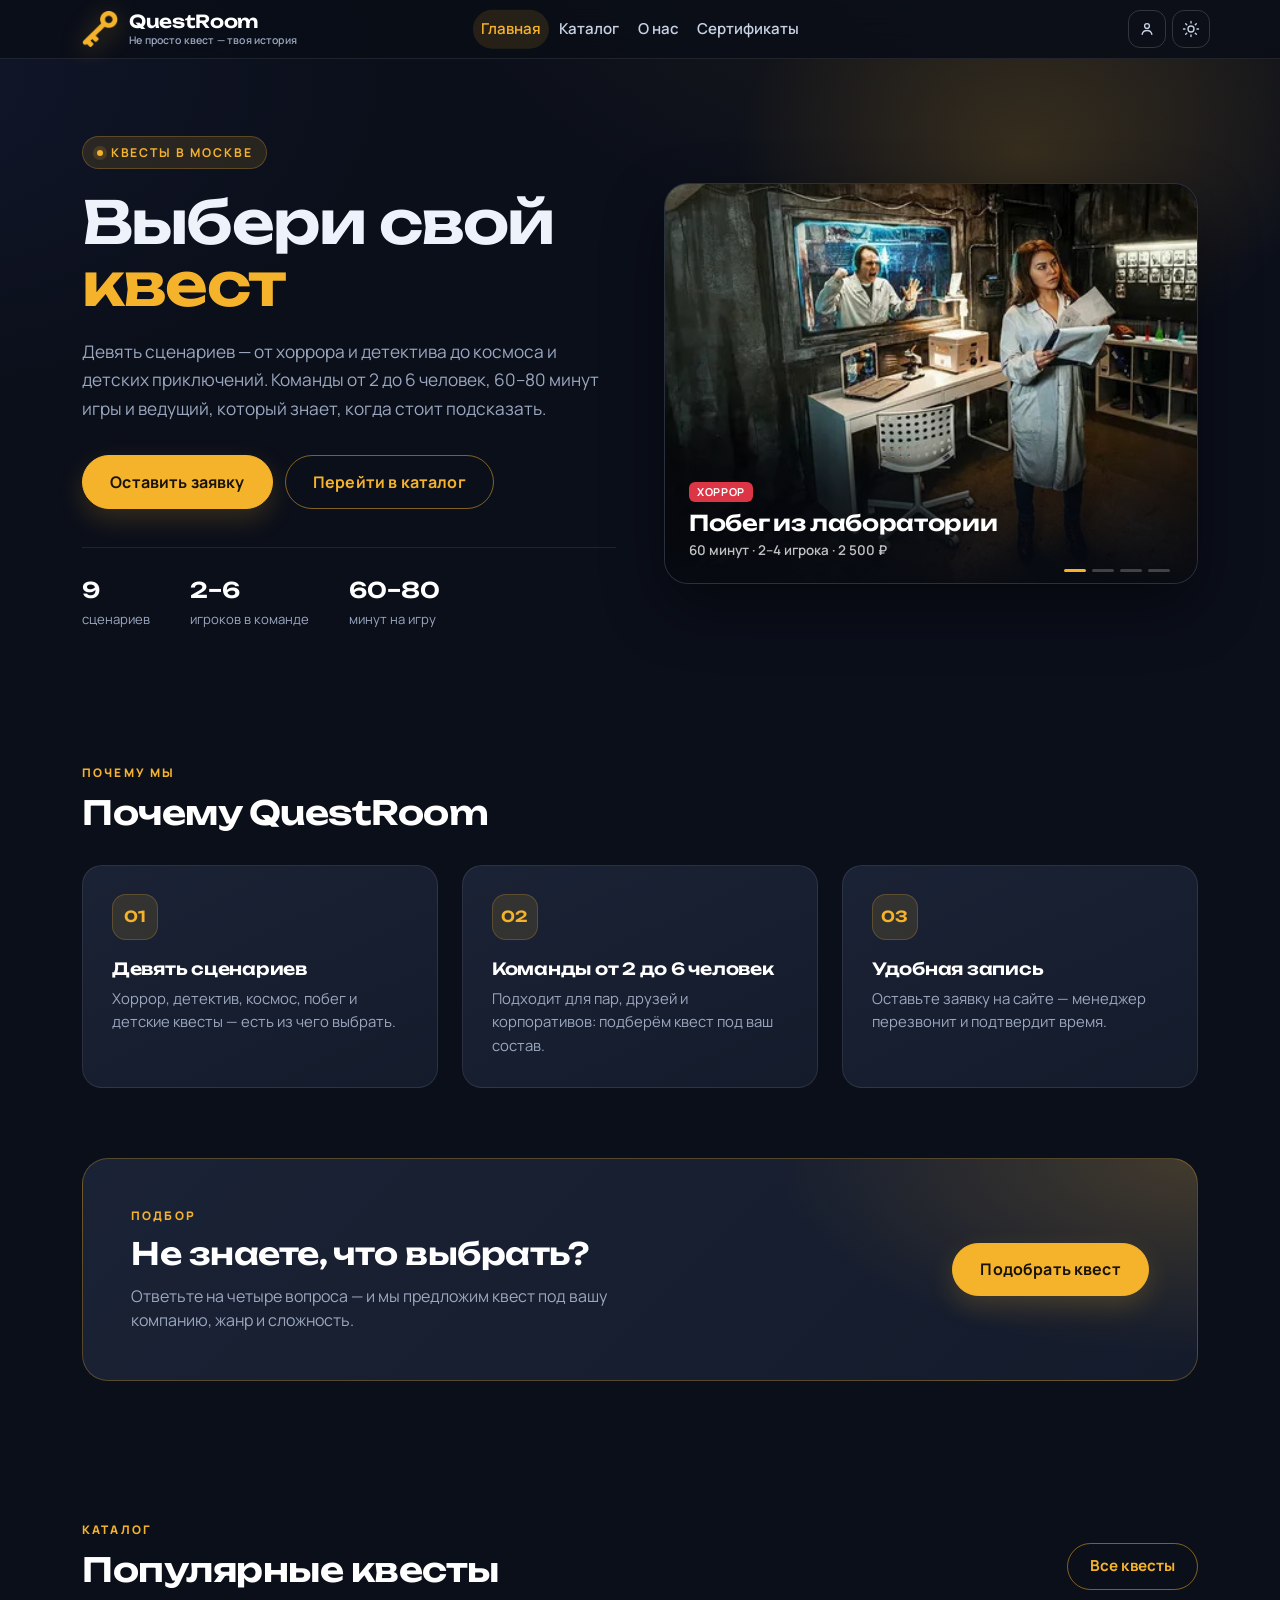
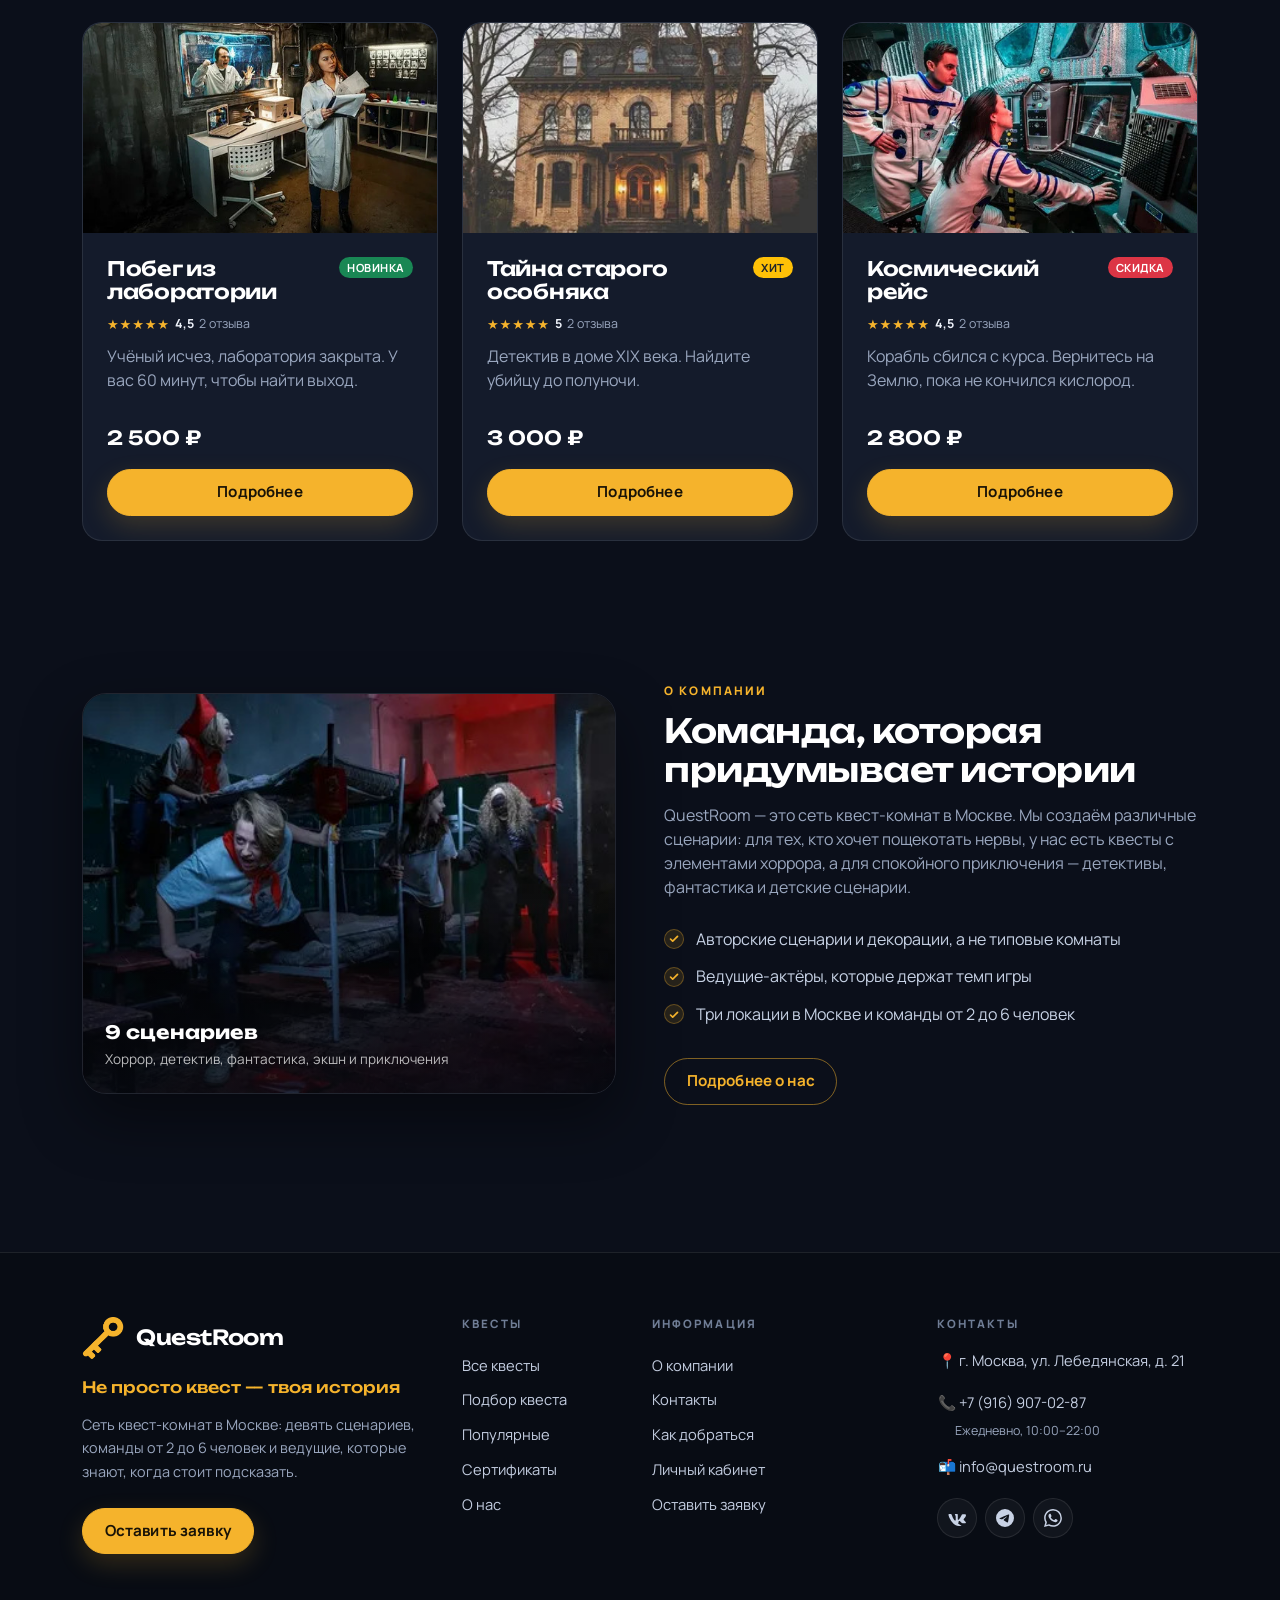
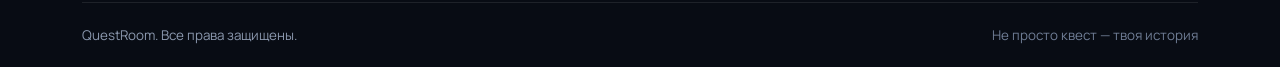
==== commit dfbd7227: "improvments for KR3" ====
--- a/index.html
+++ b/index.html
@@ -5,6 +5,16 @@
   <meta name="viewport" content="width=device-width, initial-scale=1.0">
   <title>QuestRoom — квесты в Москве</title>
   <meta name="description" content="QuestRoom — сеть квест-комнат в Москве. Девять сценариев: хоррор, детективы, фантастика и приключения. Оставьте заявку онлайн.">
+  <script>
+    (function () {
+      try {
+        var savedTheme = localStorage.getItem('qr_theme');
+        if (savedTheme === 'light' || savedTheme === 'dark') {
+          document.documentElement.setAttribute('data-bs-theme', savedTheme);
+        }
+      } catch (error) { /* localStorage недоступен */ }
+    })();
+  </script>
   <link rel="preconnect" href="https://fonts.googleapis.com">
   <link rel="preconnect" href="https://fonts.gstatic.com" crossorigin>
   <link href="https://fonts.googleapis.com/css2?family=Manrope:wght@400;500;600;700;800&family=Unbounded:wght@500;600;700&display=swap" rel="stylesheet">
@@ -26,9 +36,30 @@
           </span>
         </a>
 
-        <button class="navbar-toggler" type="button" data-bs-toggle="collapse" data-bs-target="#mainNavbar" aria-controls="mainNavbar" aria-expanded="false" aria-label="Переключить навигацию">
-          <span class="navbar-toggler-icon"></span>
-        </button>
+        <div class="nav-actions">
+          <a class="nav-icon-link" href="account.html" aria-label="Личный кабинет" title="Личный кабинет">
+            <svg viewBox="0 0 24 24" fill="none" stroke="currentColor" stroke-width="1.8" stroke-linecap="round" stroke-linejoin="round" aria-hidden="true">
+              <circle cx="12" cy="8" r="3.2"></circle>
+              <path d="M5.5 19c.8-3.2 3.3-5 6.5-5s5.7 1.8 6.5 5"></path>
+            </svg>
+          </a>
+          <button class="theme-toggle" id="themeToggle" type="button" aria-label="Включить светлую тему" aria-pressed="false" title="Включить светлую тему">
+            <span class="theme-toggle__icon theme-toggle__sun" aria-hidden="true">
+              <svg viewBox="0 0 24 24" fill="none" stroke="currentColor" stroke-width="1.8" stroke-linecap="round" stroke-linejoin="round">
+                <circle cx="12" cy="12" r="4"></circle>
+                <path d="M12 2v2M12 20v2M4.9 4.9l1.4 1.4M17.7 17.7l1.4 1.4M2 12h2M20 12h2M4.9 19.1l1.4-1.4M17.7 6.3l1.4-1.4"></path>
+              </svg>
+            </span>
+            <span class="theme-toggle__icon theme-toggle__moon" aria-hidden="true">
+              <svg viewBox="0 0 24 24" fill="none" stroke="currentColor" stroke-width="1.8" stroke-linecap="round" stroke-linejoin="round">
+                <path d="M20.5 14.5A8.5 8.5 0 0 1 9.5 3.5a8.5 8.5 0 1 0 11 11Z"></path>
+              </svg>
+            </span>
+          </button>
+          <button class="navbar-toggler" type="button" data-bs-toggle="collapse" data-bs-target="#mainNavbar" aria-controls="mainNavbar" aria-expanded="false" aria-label="Переключить навигацию">
+            <span class="navbar-toggler-icon"></span>
+          </button>
+        </div>
 
         <div class="collapse navbar-collapse" id="mainNavbar">
           <ul class="navbar-nav">
@@ -171,6 +202,24 @@
               <span class="feature-number">03</span>
               <h3>Удобная запись</h3>
               <p>Оставьте заявку на сайте — менеджер перезвонит и подтвердит время.</p>
+            </div>
+          </div>
+        </div>
+      </div>
+    </section>
+
+    <!-- Подбор квеста -->
+    <section class="section pt-0">
+      <div class="container">
+        <div class="cta-band">
+          <div class="row align-items-center g-4">
+            <div class="col-12 col-lg-8">
+              <span class="section-kicker">Подбор</span>
+              <h2>Не знаете, что выбрать?</h2>
+              <p>Ответьте на четыре вопроса — и мы предложим квест под вашу компанию, жанр и сложность.</p>
+            </div>
+            <div class="col-12 col-lg-4 text-lg-end">
+              <a class="btn btn-primary btn-lg" href="quiz.html">Подобрать квест</a>
             </div>
           </div>
         </div>
@@ -302,6 +351,7 @@
           <h2 class="footer-title">Квесты</h2>
           <ul class="footer-links">
             <li><a href="catalog.html">Все квесты</a></li>
+            <li><a href="quiz.html">Подбор квеста</a></li>
             <li><a href="index.html#popular">Популярные</a></li>
             <li><a href="certificates.html">Сертификаты</a></li>
             <li><a href="about.html">О нас</a></li>
@@ -314,21 +364,23 @@
             <li><a href="about.html">О компании</a></li>
             <li><a href="about.html#contacts">Контакты</a></li>
             <li><a href="about.html#map">Как добраться</a></li>
+            <li><a href="account.html">Личный кабинет</a></li>
             <li><a href="order.html">Оставить заявку</a></li>
           </ul>
         </div>
 
         <div class="col-12 col-lg-3">
           <h2 class="footer-title">Контакты</h2>
-          <address class="footer-address">г. Москва, ул. Лебедянская, д. 21</address>
+          <address class="footer-address"><span class="footer-contact-emoji" aria-hidden="true">📍</span>г. Москва, ул. Лебедянская, д. 21</address>
           <ul class="footer-links mb-3">
-            <li><a href="tel:+79169070287">+7 (916) 907-02-87</a></li>
-            <li><a href="mailto:info@questroom.ru">info@questroom.ru</a></li>
+            <li><a href="tel:+79169070287"><span class="footer-contact-emoji" aria-hidden="true">📞</span>+7 (916) 907-02-87</a></li>
+            <li class="footer-hours">Ежедневно, 10:00–22:00</li>
+            <li><a href="mailto:info@questroom.ru"><span class="footer-contact-emoji" aria-hidden="true">📬</span>info@questroom.ru</a></li>
           </ul>
           <ul class="socials">
-            <li><a href="#" aria-label="ВКонтакте — ссылка-заглушка">ВКонтакте</a></li>
-            <li><a href="#" aria-label="Telegram — ссылка-заглушка">Telegram</a></li>
-            <li><a href="#" aria-label="WhatsApp — ссылка-заглушка">WhatsApp</a></li>
+            <li><a href="#" aria-label="ВКонтакте" title="ВКонтакте"><svg viewBox="0 0 24 24" fill="currentColor" aria-hidden="true"><path d="M13.162 18.994c.609 0 .858-.406.851-.915-.031-1.917.714-2.949 2.059-1.604 1.488 1.488 1.796 2.519 3.603 2.519h3.2c.808 0 1.126-.26 1.126-.668 0-.613-.678-1.503-1.651-2.475-.857-.857-1.518-1.363-1.518-1.911 0-.474.291-.732.744-1.268 1.11-1.315 2.42-2.944 2.42-4.443 0-.871-.438-1.235-1.25-1.25h-3.2c-.716 0-1.043.375-1.22.795 0 0-1.433 3.484-3.463 5.748-.657.657-.956.866-1.315.866-.188 0-.469-.211-.469-.817V7.619c0-.75-.219-1.078-.844-1.078H9.843c-.469 0-.75.344-.75.672 0 .708 1.063.871 1.172 2.86v4.309c0 .93-.169 1.098-.528 1.098-.963 0-3.303-3.525-4.692-7.564-.272-.789-.544-1.11-1.263-1.11H1.582c-.797 0-.956.375-.956.795 0 .779 1.02 4.628 4.743 9.723 2.478 3.55 5.972 5.47 9.153 5.47h3.64z"/></svg></a></li>
+            <li><a href="#" aria-label="Telegram" title="Telegram"><svg viewBox="0 0 24 24" fill="currentColor" aria-hidden="true"><path d="M11.944 0A12 12 0 0 0 0 12a12 12 0 0 0 12 12 12 12 0 0 0 12-12A12 12 0 0 0 12 0a12 12 0 0 0-.056 0zm4.962 7.224c.1-.002.321.023.465.14a.506.506 0 0 1 .171.325c.016.093.036.306.02.472-.18 1.898-.962 6.502-1.36 8.627-.168.9-.499 1.201-.82 1.23-.696.065-1.225-.46-1.9-.902-1.056-.693-1.653-1.124-2.678-1.8-1.185-.78-.417-1.21.258-1.91.177-.184 3.247-2.977 3.307-3.23.007-.032.014-.15-.056-.212s-.174-.041-.249-.024c-.106.024-1.793 1.14-5.061 3.345-.48.33-.913.49-1.302.48-.428-.008-1.252-.241-1.865-.44-.752-.245-1.349-.374-1.297-.789.027-.216.325-.437.893-.663 3.498-1.524 5.83-2.529 6.998-3.014 3.332-1.386 4.025-1.627 4.476-1.635z"/></svg></a></li>
+            <li><a href="#" aria-label="WhatsApp" title="WhatsApp"><svg viewBox="0 0 24 24" fill="currentColor" aria-hidden="true"><path d="M17.472 14.382c-.297-.149-1.758-.867-2.03-.967-.273-.099-.471-.148-.67.15-.197.297-.767.966-.94 1.164-.173.199-.347.223-.644.075-.297-.15-1.255-.463-2.39-1.475-.883-.788-1.48-1.761-1.653-2.059-.173-.297-.018-.458.13-.606.134-.133.298-.347.446-.52.149-.174.198-.298.298-.497.099-.198.05-.371-.025-.52-.075-.149-.669-1.612-.916-2.207-.242-.579-.487-.5-.669-.51-.173-.008-.371-.01-.57-.01-.198 0-.52.074-.792.372-.272.297-1.04 1.016-1.04 2.479 0 1.462 1.065 2.875 1.213 3.074.149.198 2.096 3.2 5.077 4.487.709.306 1.262.489 1.694.625.712.227 1.36.195 1.871.118.571-.085 1.758-.719 2.006-1.413.248-.694.248-1.289.173-1.413-.074-.124-.272-.198-.57-.347m-5.421 7.403h-.004a9.87 9.87 0 0 1-5.031-1.378l-.361-.214-3.741.982.998-3.648-.235-.374a9.86 9.86 0 0 1-1.51-5.26c.001-5.45 4.436-9.884 9.888-9.884 2.64 0 5.122 1.03 6.988 2.898a9.825 9.825 0 0 1 2.893 6.994c-.003 5.45-4.437 9.884-9.885 9.884m8.413-18.297A11.815 11.815 0 0 0 12.05 0C5.495 0 .16 5.335.157 11.892c0 2.096.547 4.142 1.588 5.945L0 24l6.305-1.654a11.882 11.882 0 0 0 5.683 1.448h.005c6.554 0 11.89-5.335 11.893-11.893a11.821 11.821 0 0 0-3.48-8.413z"/></svg></a></li>
           </ul>
         </div>
 
@@ -345,8 +397,12 @@
     🧩
   </button>
 
+  <script src="js/quests.js"></script>
+  <script src="js/store.js"></script>
+  <script src="js/theme.js"></script>
   <script src="vendor/bootstrap/js/bootstrap.bundle.min.js"></script>
   <script src="js/custom.js"></script>
+  <script src="js/ratings.js"></script>
 
 </body>
 </html>
